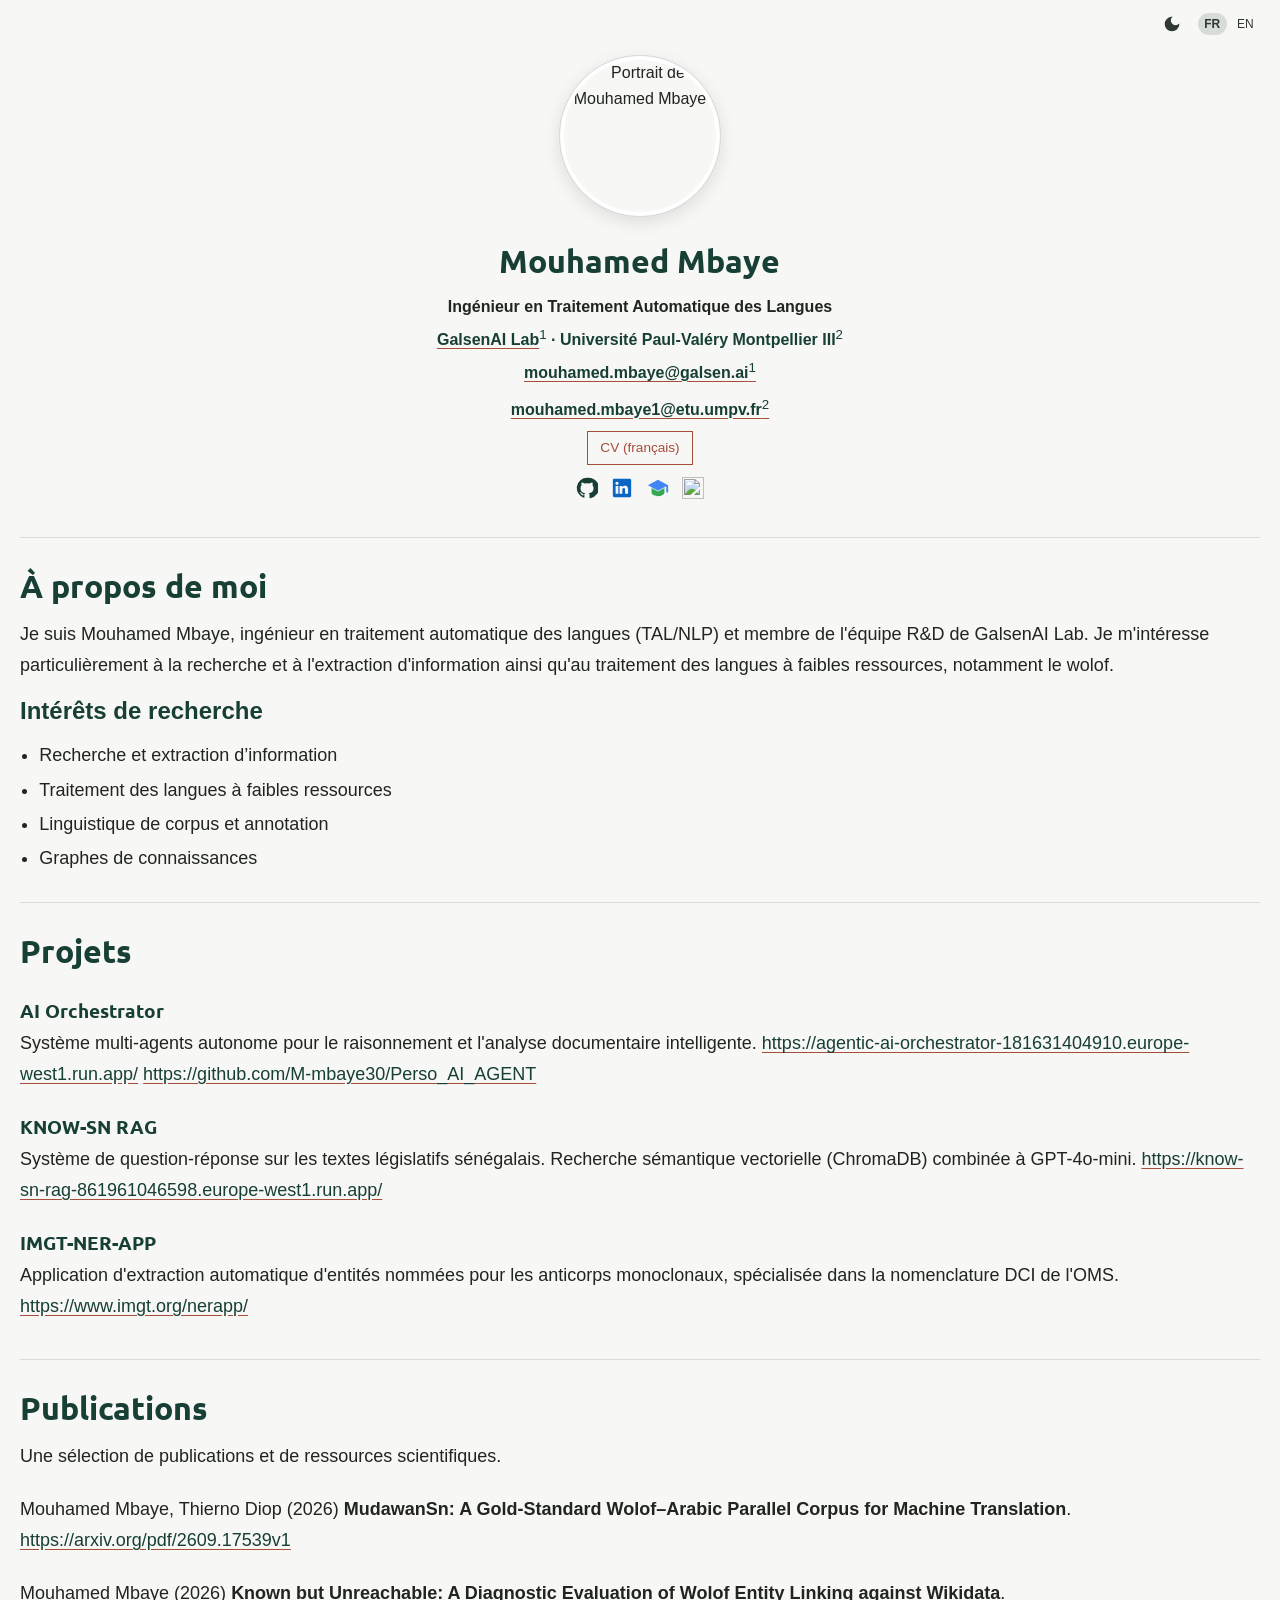
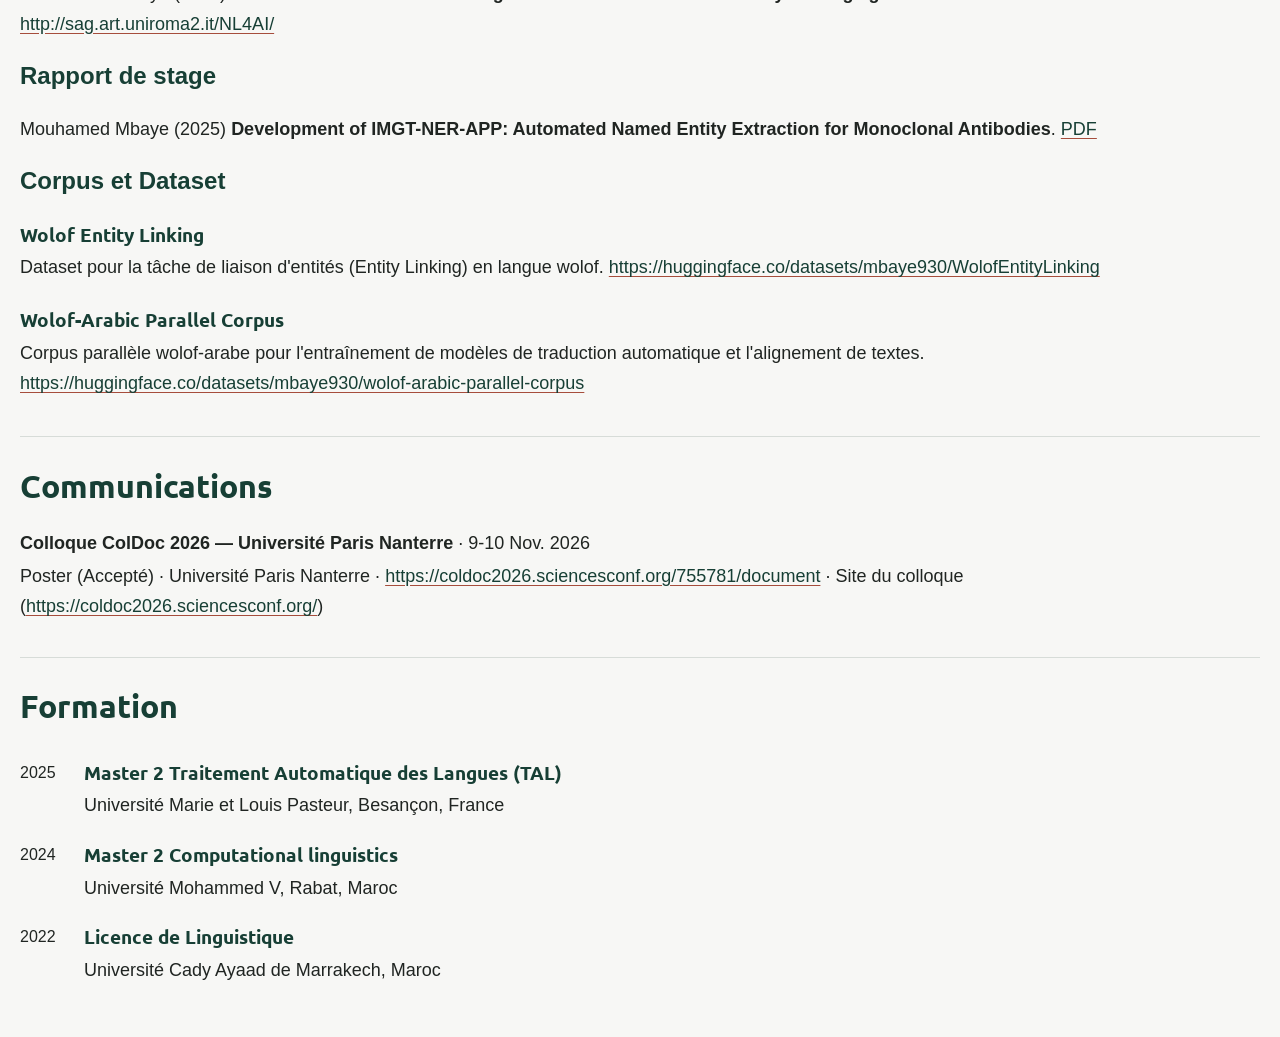
==== index.html @ 173f42dc "Convert site to single-page profile Co-authored-by: Copilot <223556219+Copilot@users.noreply.github." ====
<!DOCTYPE html>
<html lang="fr">
<head>
  <meta charset="UTF-8">
  <meta name="viewport" content="width=device-width, initial-scale=1, shrink-to-fit=no">
  <meta name="theme-color" content="#1a5c52">
  <title>Mbaye Mouhamed</title>
  <meta name="description" content="Page académique de Mouhamed Mbaye, Ingénieur en TAL/NLP.">
  <link rel="canonical" href="https://m-mbaye30.github.io/">
  <link rel="apple-touch-icon" href="public/apple-touch-icon.png">

  <meta property="og:type" content="website">
  <meta property="og:site_name" content="Mouhamed Mbaye">
  <meta property="og:title" content="Mouhamed Mbaye - Accueil">
  <meta property="og:description" content="Page académique de Mouhamed Mbaye, Ingénieur en TAL/NLP.">
  <meta property="og:url" content="https://m-mbaye30.github.io/">
  <meta property="og:image" content="https://m-mbaye30.github.io/public/profile-photo.jpg">
  <meta property="og:image:alt" content="Mouhamed Mbaye - Ingénieur TAL / NLP">
  <meta property="og:locale" content="fr_FR">
  <meta name="twitter:card" content="summary_large_image">
  <meta name="twitter:title" content="Mouhamed Mbaye - Accueil">
  <meta name="twitter:description" content="Page académique de Mouhamed Mbaye, Ingénieur en TAL/NLP.">
  <meta name="twitter:image" content="https://m-mbaye30.github.io/public/profile-photo.jpg">

  <link rel="stylesheet" href="style.css?v=20260715">

  <script type="application/ld+json">
  {
    "@context": "https://schema.org",
    "@type": "Person",
    "name": "Mouhamed Mbaye",
    "jobTitle": "Ingénieur TAL / NLP",
    "url": "https://m-mbaye30.github.io/",
    "image": "https://m-mbaye30.github.io/public/profile-photo.jpg",
    "email": [
      "mailto:mouhamed.mbaye@galsen.ai",
      "mailto:mouhamedmbaye371@gmail.com",
      "mailto:mouhamed.mbaye1@etu.umpv.fr"
    ],
    "affiliation": [
      {
        "@type": "Organization",
        "name": "GalsenAI Lab",
        "url": "https://galsen.ai/"
      },
      {
        "@type": "CollegeOrUniversity",
        "name": "Université Paul-Valéry Montpellier 3"
      }
    ],
    "alumniOf": [
      { "@type": "CollegeOrUniversity", "name": "Université Marie et Louis Pasteur, Besançon" },
      { "@type": "CollegeOrUniversity", "name": "Université Mohammed V, Rabat" },
      { "@type": "CollegeOrUniversity", "name": "Université Cadi Ayyad, Marrakech" }
    ],
    "sameAs": [
      "https://www.linkedin.com/in/mouhamed-mbaye-nlp-tal/",
      "https://scholar.google.com/citations?user=gNLhmKoAAAAJ&hl=fr",
      "https://huggingface.co/mbaye930"
    ]
  }
  </script>
</head>
<body>
  <nav class="navbar" id="site-nav"></nav>
  <main id="page-body"></main>
  <script src="script.js?v=20260715"></script>
  <script>initPage()</script>
</body>
</html>
---- style.css ----
@import url('https://fonts.googleapis.com/css2?family=Ubuntu:wght@400;500;600;700&display=swap');

:root {
  color-scheme: light;
  --bg-color: #f7f7f5;
  --text-color: #202522;
  --text-muted: #303934;
  --primary-color: #173f35;
  --primary-hover: #286653;
  --accent-color: #a64d3c;
  --border-color: #d7dcd8;
  --heading-color: #173f35;
  --navbar-bg: #f7f7f5;
  --navbar-text: #252b29;
}

:root[data-theme="dark"] {
  color-scheme: dark;
  --bg-color: #171d1b;
  --text-color: #e9ece9;
  --text-muted: #c0c8c3;
  --primary-color: #a7c5b5;
  --primary-hover: #cee0d5;
  --accent-color: #d28a73;
  --border-color: #39443e;
  --heading-color: #d9e6dd;
  --navbar-bg: #202925;
  --navbar-text: #e9ece9;
}

*, *::before, *::after { box-sizing: border-box; }

html { scroll-behavior: smooth; }

body {
  margin: 0;
  background: var(--bg-color);
  color: var(--text-color);
  font-family: -apple-system, BlinkMacSystemFont, "Segoe UI", Roboto, "Helvetica Neue", Helvetica, Arial, sans-serif, "Apple Color Emoji", "Segoe UI Emoji", "Segoe UI Symbol";
  font-size: 16px;
  line-height: 1.6;
  transition: background-color 0.25s, color 0.25s;
}

a {
  color: var(--primary-color);
  text-decoration-color: var(--accent-color);
  text-underline-offset: 0.18em;
}

a:hover { color: var(--primary-hover); }

.navbar {
  display: flex;
  min-height: 48px;
  justify-content: flex-end;
  align-items: center;
  padding: 0 1.25rem;
  background: var(--navbar-bg);
}

.nav-brand,
.nav-links { display: none; }

.navbar-actions {
  display: flex;
  align-items: center;
  gap: 0.65rem;
}

.theme-button,
.lang-toggle button {
  border: 0;
  color: var(--text-muted);
  background: transparent;
  cursor: pointer;
}

.theme-button {
  display: inline-flex;
  width: 30px;
  height: 30px;
  align-items: center;
  justify-content: center;
  padding: 5px;
  border-radius: 50%;
}

.theme-button:hover,
.lang-toggle button:hover { background: var(--border-color); }

.theme-button svg {
  width: 18px;
  height: 18px;
  fill: currentColor;
  stroke: currentColor;
  stroke-width: 1.5;
}

.lang-toggle { display: flex; gap: 0.25rem; }

.lang-toggle button {
  min-width: 28px;
  padding: 0.15rem 0.4rem;
  border-radius: 1rem;
  font: inherit;
  font-size: 0.75rem;
  line-height: 1.4;
}

.lang-toggle button.active {
  background: var(--border-color);
  font-weight: 700;
}

#page-body {
  width: 100%;
  max-width: none;
  margin: 0 auto;
  padding: 0 1.25rem;
}

.home-profile {
  display: flex;
  flex-direction: column;
  align-items: center;
  gap: 0.45rem;
  padding: 0.5rem 1rem 2.25rem;
  text-align: center;
}

.home-profile-photo-wrap {
  width: 160px;
  height: 160px;
  margin-bottom: 0.8rem;
  overflow: hidden;
  border: 4px solid #fff;
  border-radius: 50%;
  outline: 1px solid var(--border-color);
  background: var(--bg-color);
  box-shadow: 0 5px 18px rgba(20, 45, 34, 0.12);
}

.home-profile-photo {
  display: block;
  width: 100%;
  height: 100%;
  object-fit: cover;
  object-position: center 30%;
  filter: saturate(0.84);
}

.home-profile-copy { max-width: 760px; }

.home-heading {
  margin: 0;
  color: var(--heading-color);
  font-family: Ubuntu, sans-serif;
  font-size: 2rem;
  font-weight: 700;
  line-height: 1.6;
}

.home-role {
  margin: 0.45rem 0 0.2rem;
  color: var(--text-color);
  font-weight: 700;
}

.home-affiliation {
  margin: 0.25rem 0;
  color: var(--primary-color);
  font-weight: 600;
}

.home-affiliation sup,
.home-email sup { font-weight: 400; }

.home-email {
  display: block;
  width: fit-content;
  margin: 0.2rem auto 0.5rem;
  color: var(--primary-color);
  font-weight: 600;
  text-decoration-color: var(--accent-color);
  text-underline-offset: 0.2em;
}

.home-links { margin-top: 0.35rem; }

.home-cv-link {
  display: inline-block;
  padding: 0.32rem 0.75rem;
  border: 1px solid var(--accent-color);
  color: var(--accent-color);
  font-size: 0.85rem;
  font-weight: 500;
  text-decoration: none;
}

.home-cv-link:hover {
  background: var(--accent-color);
  color: #fff;
}

.home-social-links {
  display: flex;
  justify-content: center;
  align-items: center;
  gap: 0.65rem;
  margin-top: 0.7rem;
}

.home-social-links a {
  display: inline-flex;
  width: 25px;
  height: 25px;
  justify-content: center;
  align-items: center;
  color: var(--primary-color);
  transition: transform 0.15s ease, opacity 0.15s ease;
}

.home-social-links a:hover {
  transform: translateY(-2px);
  opacity: 0.78;
}

.home-social-links svg,
.home-social-links img {
  display: block;
  width: 22px;
  height: 22px;
}

.home-section {
  padding: 1.45rem 0 1.65rem;
  border-top: 1px solid var(--border-color);
  scroll-margin-top: 1.25rem;
}

.home-section-heading { margin-bottom: 0.45rem; }

.home-section-heading h2 {
  margin: 0;
  color: var(--heading-color);
  font-family: Ubuntu, sans-serif;
  font-size: 2rem;
  font-weight: 700;
  line-height: 1.6;
}

.home-section-intro,
.home-section p,
.home-research-list li {
  color: var(--text-color);
  font-size: 1.125rem;
  line-height: 1.7;
}

.home-section-intro { margin: 0.45rem 0 0.7rem; }
.home-subheading {
  margin: 0.4rem 0 0.5rem;
  color: var(--heading-color);
  font-size: 1.5rem;
  font-weight: 700;
}

.home-research-list {
  margin: 0.35rem 0 0;
  padding-left: 1.2rem;
}

.home-research-list li { padding: 0.12rem 0; }

.home-project-entry,
.home-publication-entry {
  display: block;
  padding: 0.7rem 0;
}

.home-project-copy h3,
.home-publication-entry h3,
.home-education-list h3 {
  margin: 0 0 0.15rem;
  color: var(--primary-color);
  font-family: Ubuntu, sans-serif;
  font-size: 1.17rem;
  font-weight: 700;
}

.home-project-entry p,
.home-publication-entry p,
.home-education-list p,
.home-communication-entry p {
  margin: 0;
  color: var(--text-color);
  font-size: 1.125rem;
  line-height: 1.7;
}

.raw-url { overflow-wrap: anywhere; }

.home-communication-entry { padding: 0.4rem 0; }
.home-communication-entry p { margin: 0.15rem 0; }

.home-education-list { list-style: none; padding: 0; }

.home-education-list li {
  display: grid;
  grid-template-columns: 48px minmax(0, 1fr);
  gap: 1rem;
  padding: 0.6rem 0;
}

.home-publication-year {
  padding-top: 0.12rem;
  color: var(--text-color);
  font-size: 1rem;
  font-variant-numeric: tabular-nums;
}

@media (max-width: 620px) {
  #page-body { padding: 0 1rem; }
  .navbar { min-height: 40px; padding: 0 1rem; }
  .home-profile { padding: 0.2rem 0.2rem 1.5rem; }
  .home-profile-photo-wrap { width: 150px; height: 150px; }
  .home-social-links { gap: 0.65rem; }
  .home-section { padding: 1.2rem 0 1.35rem; }
  .home-section-heading h2 { font-size: 2rem; }
  .home-section-intro,
  .home-section p,
  .home-research-list li,
  .home-publication-year { font-size: 1rem; line-height: 1.65; }
  .home-education-list li { grid-template-columns: 32px minmax(0, 1fr); }
}

@media (prefers-reduced-motion: reduce) {
  html { scroll-behavior: auto; }
  *, *::before, *::after { transition-duration: 0.01ms !important; }
}
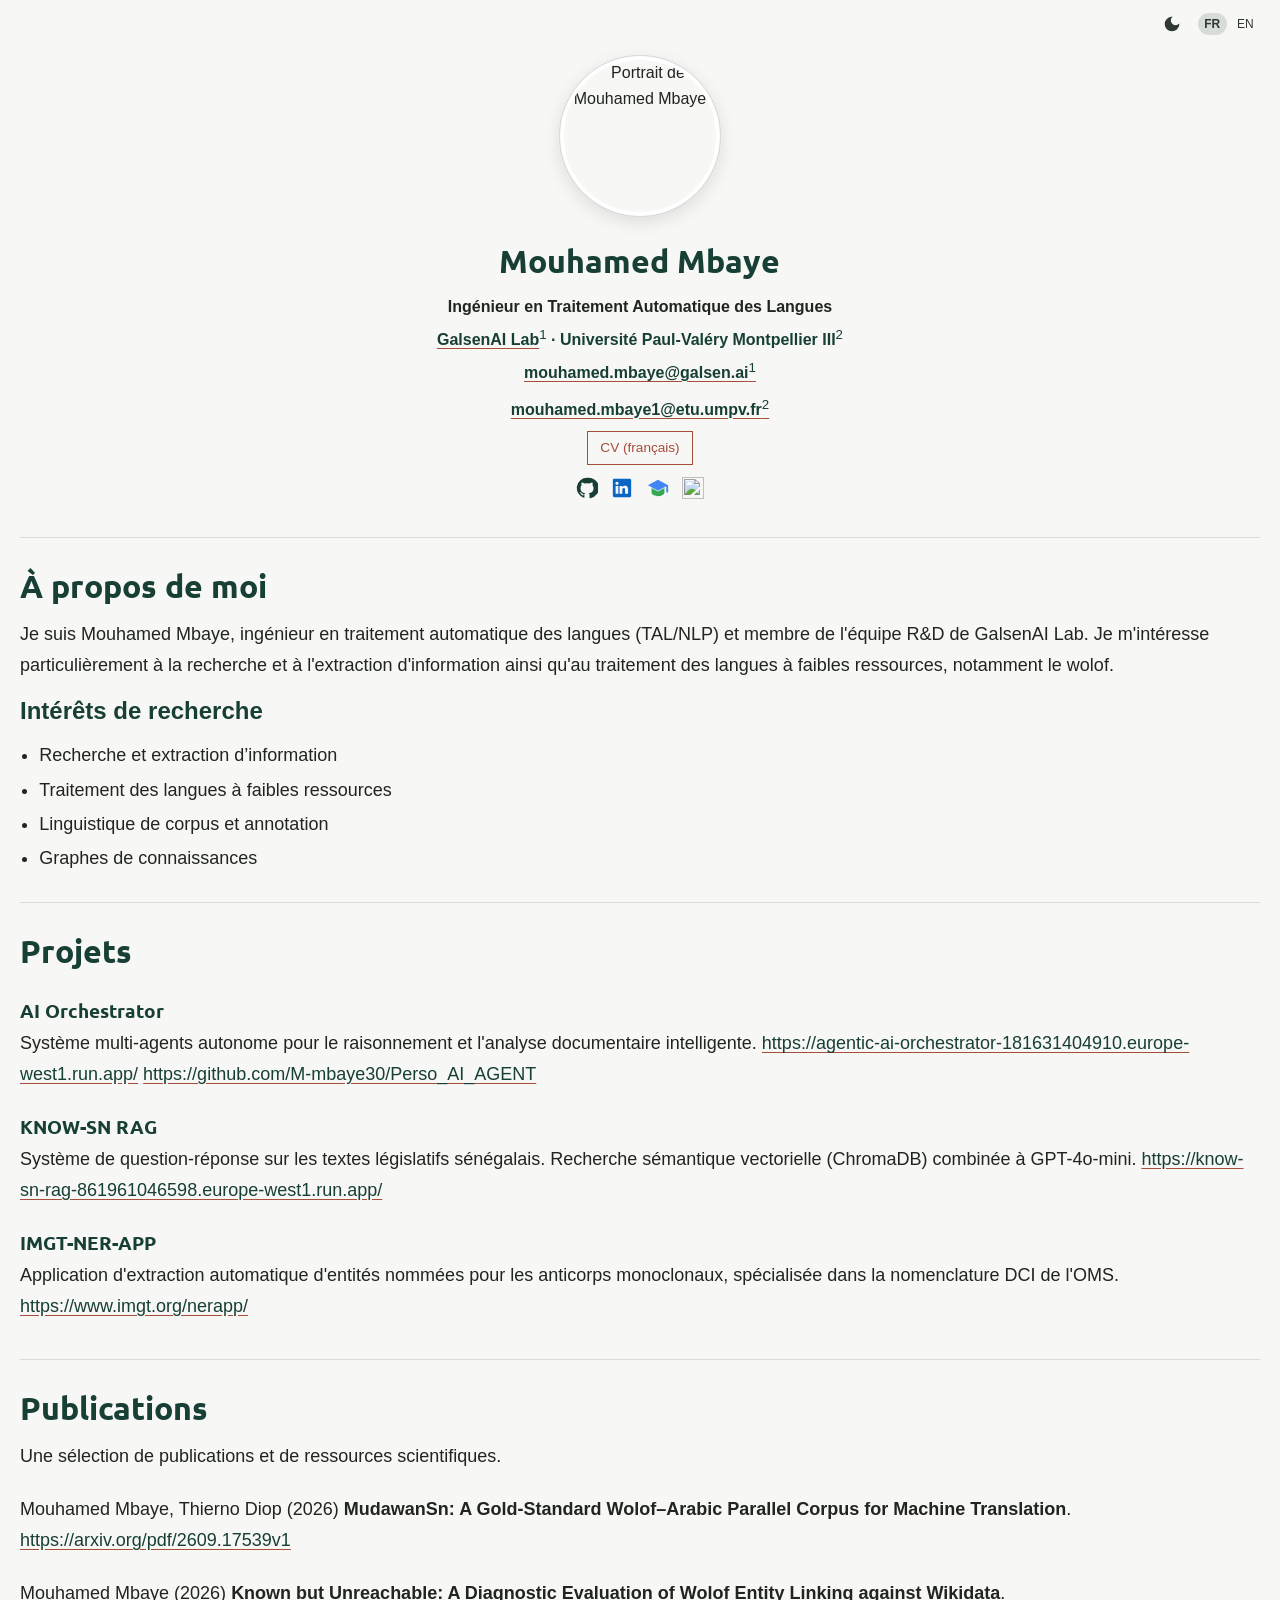
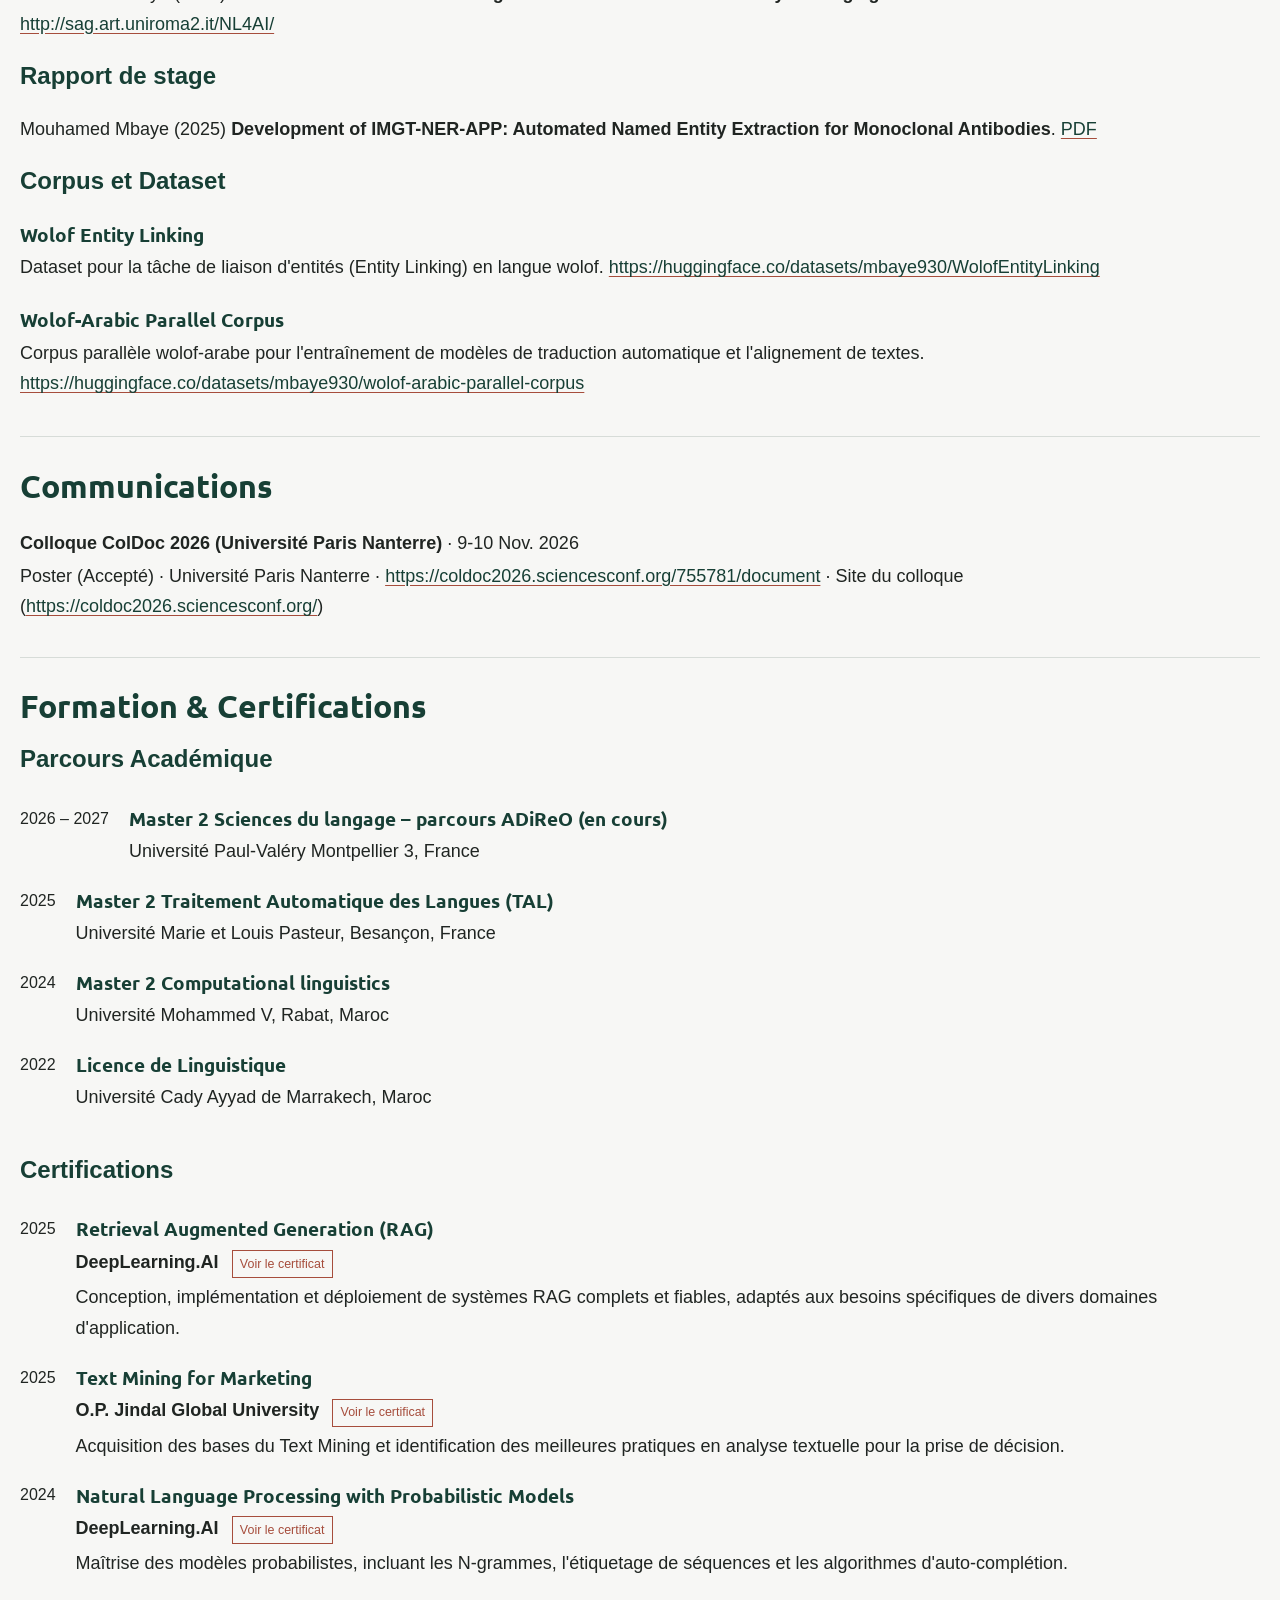
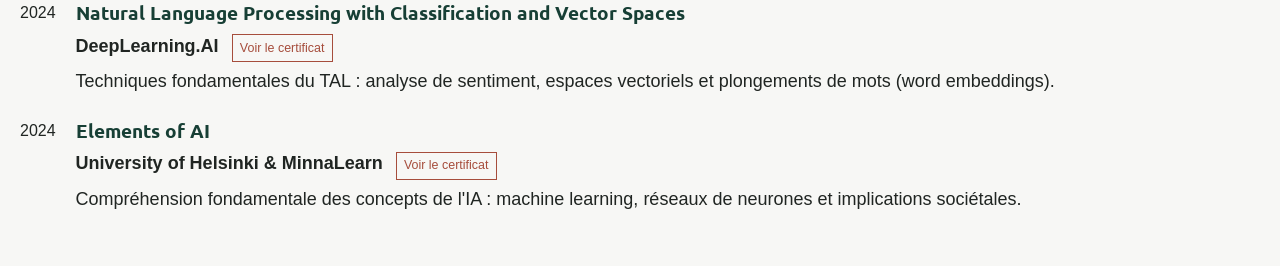
==== commit 799765a8: "Update cache buster tags in index.html to force browser refresh" ====
--- a/index.html
+++ b/index.html
@@ -22,7 +22,7 @@
   <meta name="twitter:description" content="Page académique de Mouhamed Mbaye, Ingénieur en TAL/NLP.">
   <meta name="twitter:image" content="https://m-mbaye30.github.io/public/profile-photo.jpg">
 
-  <link rel="stylesheet" href="style.css?v=20260715">
+  <link rel="stylesheet" href="style.css?v=20261010">
 
   <script type="application/ld+json">
   {
@@ -64,7 +64,7 @@
 <body>
   <nav class="navbar" id="site-nav"></nav>
   <main id="page-body"></main>
-  <script src="script.js?v=20260715"></script>
+  <script src="script.js?v=20261010"></script>
   <script>initPage()</script>
 </body>
 </html>
--- a/style.css
+++ b/style.css
@@ -308,8 +308,8 @@
 
 .home-education-list li {
   display: grid;
-  grid-template-columns: 48px minmax(0, 1fr);
-  gap: 1rem;
+  grid-template-columns: max-content minmax(0, 1fr);
+  gap: 1.25rem;
   padding: 0.6rem 0;
 }
 
@@ -318,6 +318,7 @@
   color: var(--text-color);
   font-size: 1rem;
   font-variant-numeric: tabular-nums;
+  white-space: nowrap;
 }
 
 @media (max-width: 620px) {
@@ -332,7 +333,7 @@
   .home-section p,
   .home-research-list li,
   .home-publication-year { font-size: 1rem; line-height: 1.65; }
-  .home-education-list li { grid-template-columns: 32px minmax(0, 1fr); }
+  .home-education-list li { grid-template-columns: max-content minmax(0, 1fr); gap: 0.75rem; }
 }
 
 @media (prefers-reduced-motion: reduce) {
